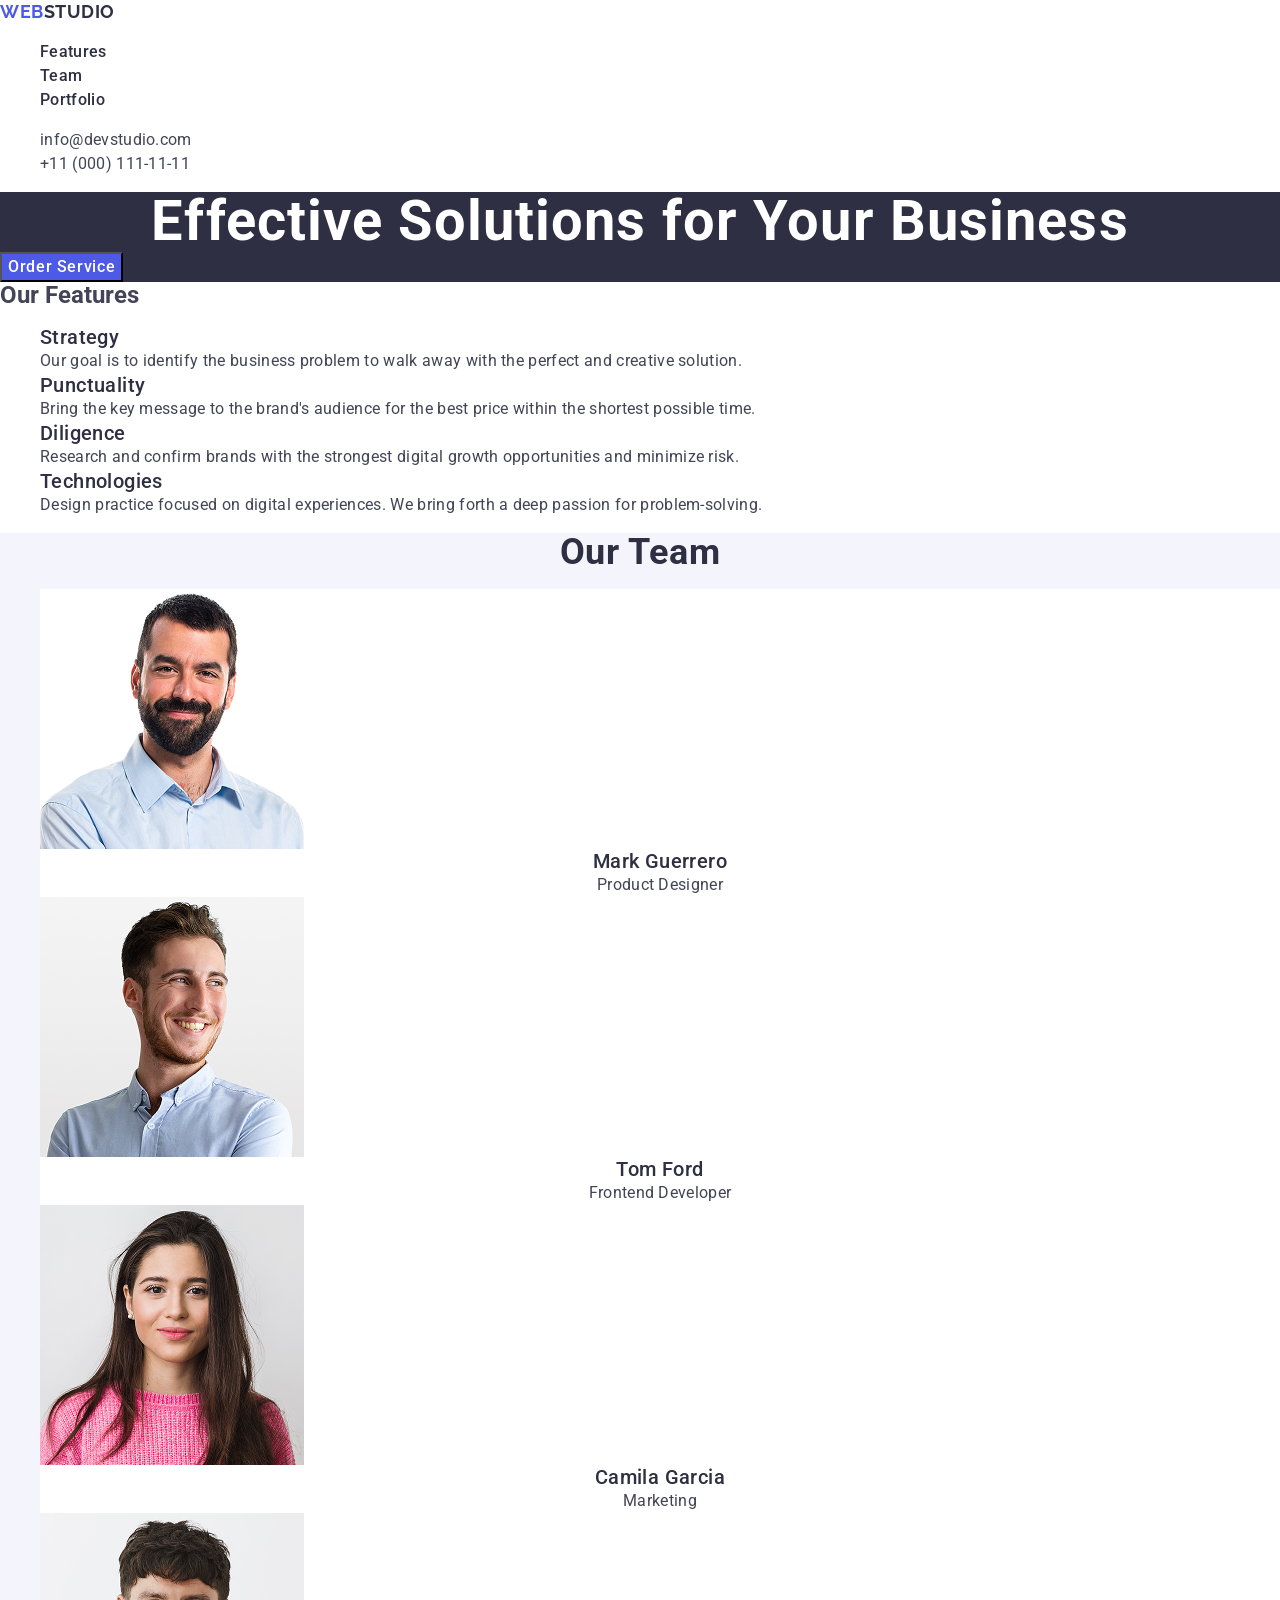
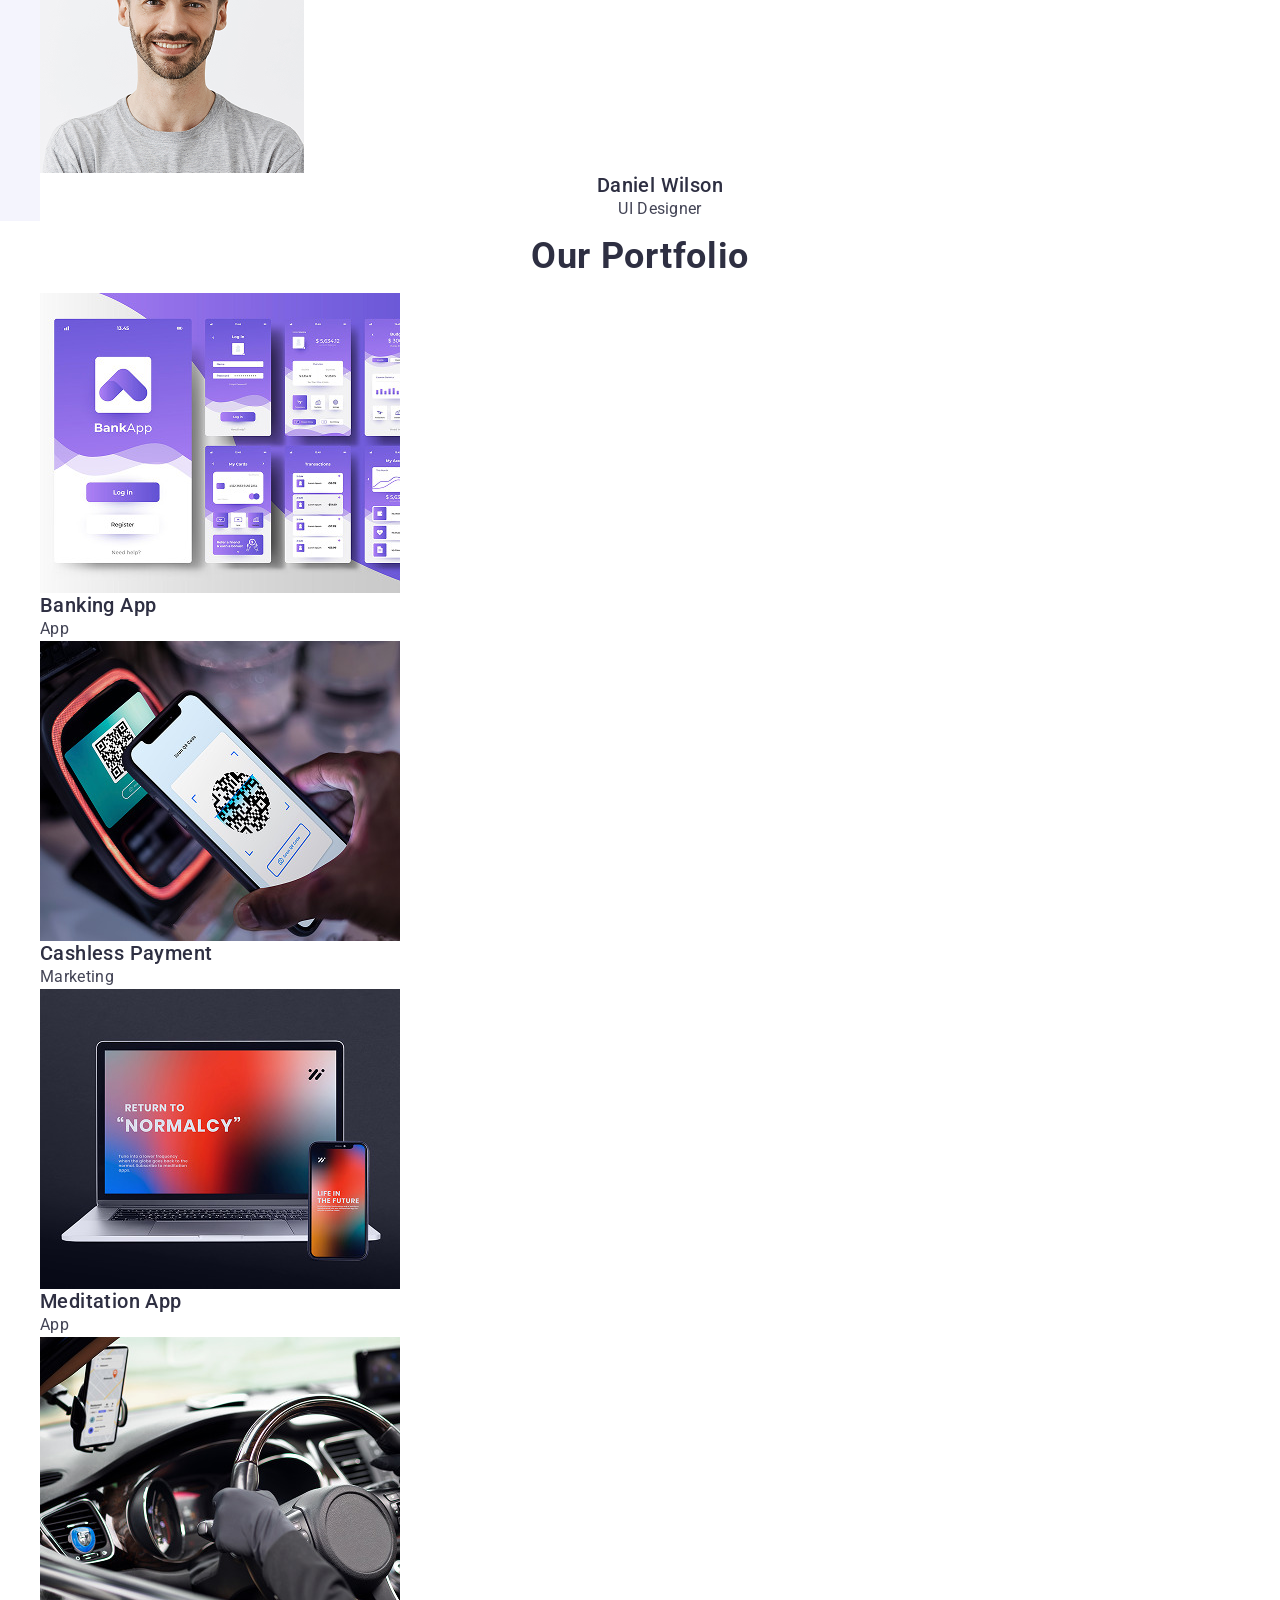
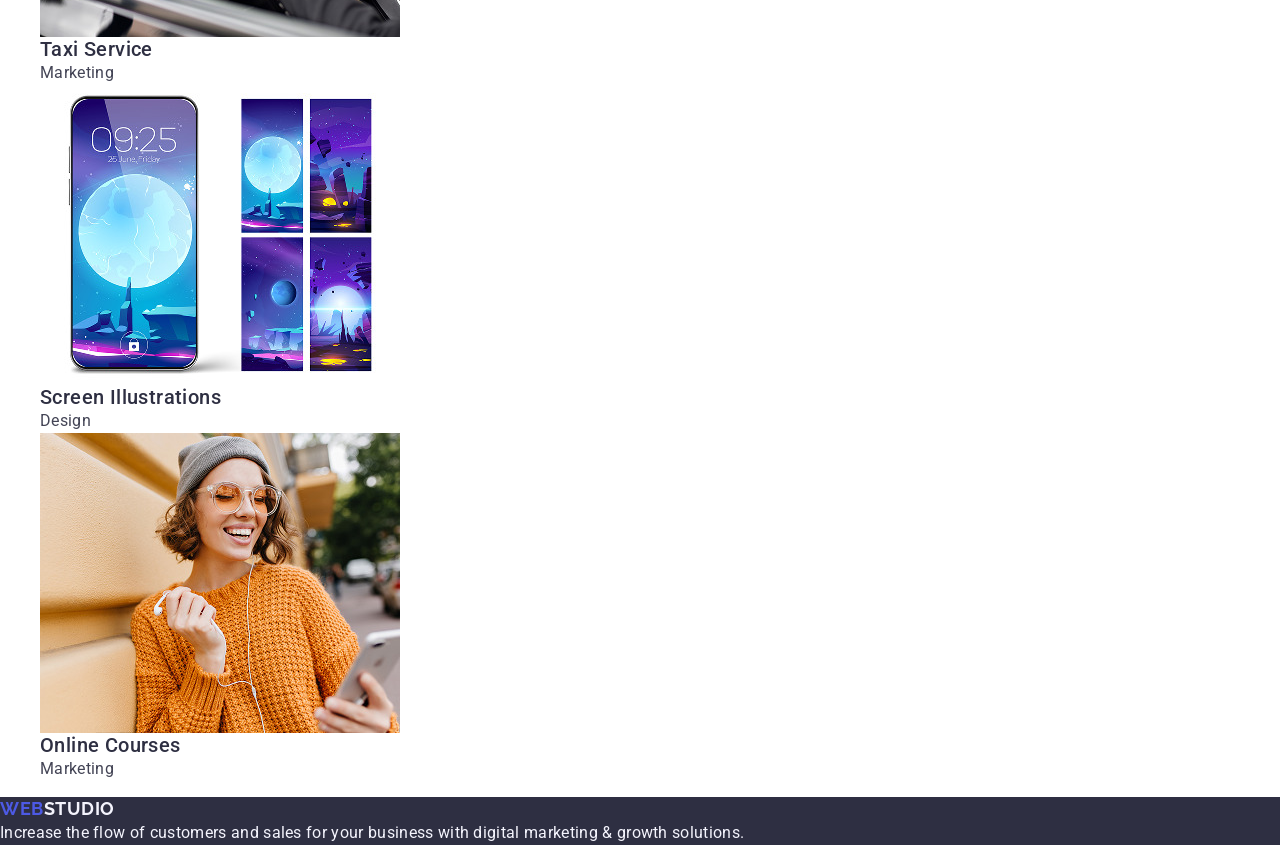
==== index.html @ 671b0b46 "Initial commit" ====
<!doctype html>
<html lang="en">
  <head>
    <meta charset="UTF-8" />
    <meta name="viewport" content="width=device-width, initial-scale=1.0" />
    <title>WebStudio</title>
    <link rel="preconnect" href="https://fonts.googleapis.com" />
    <link rel="preconnect" href="https://fonts.gstatic.com" crossorigin />
    <link
      rel="stylesheet"
      href="https://cdnjs.cloudflare.com/ajax/libs/modern-normalize/3.0.1/modern-normalize.min.css"
      integrity="sha512-q6WgHqiHlKyOqslT/lgBgodhd03Wp4BEqKeW6nNtlOY4quzyG3VoQKFrieaCeSnuVseNKRGpGeDU3qPmabCANg=="
      crossorigin="anonymous"
      referrerpolicy="no-referrer"
    />
    <link
      href="https://fonts.googleapis.com/css2?family=Raleway:wght@700&family=Roboto:wght@400;500;700&display=swap"
      rel="stylesheet"
    />
    <link rel="stylesheet" href="./css/main.css" />
  </head>
  <body>
    <header id="header">
      <nav class="nav">
        <a class="logo" href="./index.html"><span>Web</span>Studio</a>
        <ul class="nav-list">
          <li><a class="nav-link" href="#features">Features</a></li>
          <li><a class="nav-link" href="#team">Team</a></li>
          <li><a class="nav-link" href="#portfolio">Portfolio</a></li>
        </ul>
      </nav>

      <address class="contacts">
        <ul class="contact-list">
          <li>
            <a class="contact-link" href="mailto:info@devstudio.com"
              >info@devstudio.com</a
            >
          </li>
          <li>
            <a class="contact-link" href="tel:+110001111111"
              >+11 (000) 111-11-11</a
            >
          </li>
        </ul>
      </address>
    </header>

    <main>
      <section id="hero" class="hero">
        <h1 class="hero-title">Effective Solutions for Your Business</h1>
        <button class="hero-btn" type="button">Order Service</button>
      </section>

      <section id="features">
        <h2>Our Features</h2>
        <ul class="features-list">
          <li>
            <h3>Strategy</h3>
            <p>
              Our goal is to identify the business problem to walk away with the
              perfect and creative solution.
            </p>
          </li>
          <li>
            <h3>Punctuality</h3>
            <p>
              Bring the key message to the brand's audience for the best price
              within the shortest possible time.
            </p>
          </li>
          <li>
            <h3>Diligence</h3>
            <p>
              Research and confirm brands with the strongest digital growth
              opportunities and minimize risk.
            </p>
          </li>
          <li>
            <h3>Technologies</h3>
            <p>
              Design practice focused on digital experiences. We bring forth a
              deep passion for problem-solving.
            </p>
          </li>
        </ul>
      </section>

      <section id="team" class="team-section">
        <h2 class="section-title">Our Team</h2>
        <ul class="team-list">
          <li>
            <img src="./images/team1.jpg" alt="Mark Guerrero" width="264" />
            <h3>Mark Guerrero</h3>
            <p>Product Designer</p>
          </li>
          <li>
            <img src="./images/team2.jpg" alt="Tom Ford" width="264" />
            <h3>Tom Ford</h3>
            <p>Frontend Developer</p>
          </li>
          <li>
            <img src="./images/team3.jpg" alt="Camila Garcia" width="264" />
            <h3>Camila Garcia</h3>
            <p>Marketing</p>
          </li>
          <li>
            <img src="./images/team4.jpg" alt="Daniel Wilson" width="264" />
            <h3>Daniel Wilson</h3>
            <p>UI Designer</p>
          </li>
        </ul>
      </section>

      <section id="portfolio">
        <h2 class="section-title">Our Portfolio</h2>
        <ul class="portfolio-list">
          <li>
            <img src="./images/portfolio-1.jpg" alt="Banking App" width="360" />
            <h3>Banking App</h3>
            <p>App</p>
          </li>
          <li>
            <img
              src="./images/portfolio-2.jpg"
              alt="Cashless Payment"
              width="360"
            />
            <h3>Cashless Payment</h3>
            <p>Marketing</p>
          </li>
          <li>
            <img
              src="./images/portfolio-3.jpg"
              alt="Meditation App"
              width="360"
            />
            <h3>Meditation App</h3>
            <p>App</p>
          </li>
          <li>
            <img
              src="./images/portfolio-4.jpg"
              alt="Taxi Service"
              width="360"
            />
            <h3>Taxi Service</h3>
            <p>Marketing</p>
          </li>
          <li>
            <img
              src="./images/portfolio-5.jpg"
              alt="Screen Illustrations"
              width="360"
            />
            <h3>Screen Illustrations</h3>
            <p>Design</p>
          </li>
          <li>
            <img
              src="./images/portfolio-6.jpg"
              alt="Online Courses"
              width="360"
            />
            <h3>Online Courses</h3>
            <p>Marketing</p>
          </li>
        </ul>
      </section>
    </main>

    <footer id="footer" class="footer">
      <a class="logo" href="./index.html"><span>Web</span>Studio</a>
      <p class="footer-text">
        Increase the flow of customers and sales for your business with digital
        marketing & growth solutions.
      </p>
    </footer>
  </body>
</html>
---- css/main.css ----
@import './common.css';
@import './header.css';
@import './hero.css';
@import './features.css';
@import './team.css';
@import './portfolio.css';
@import './footer.css';
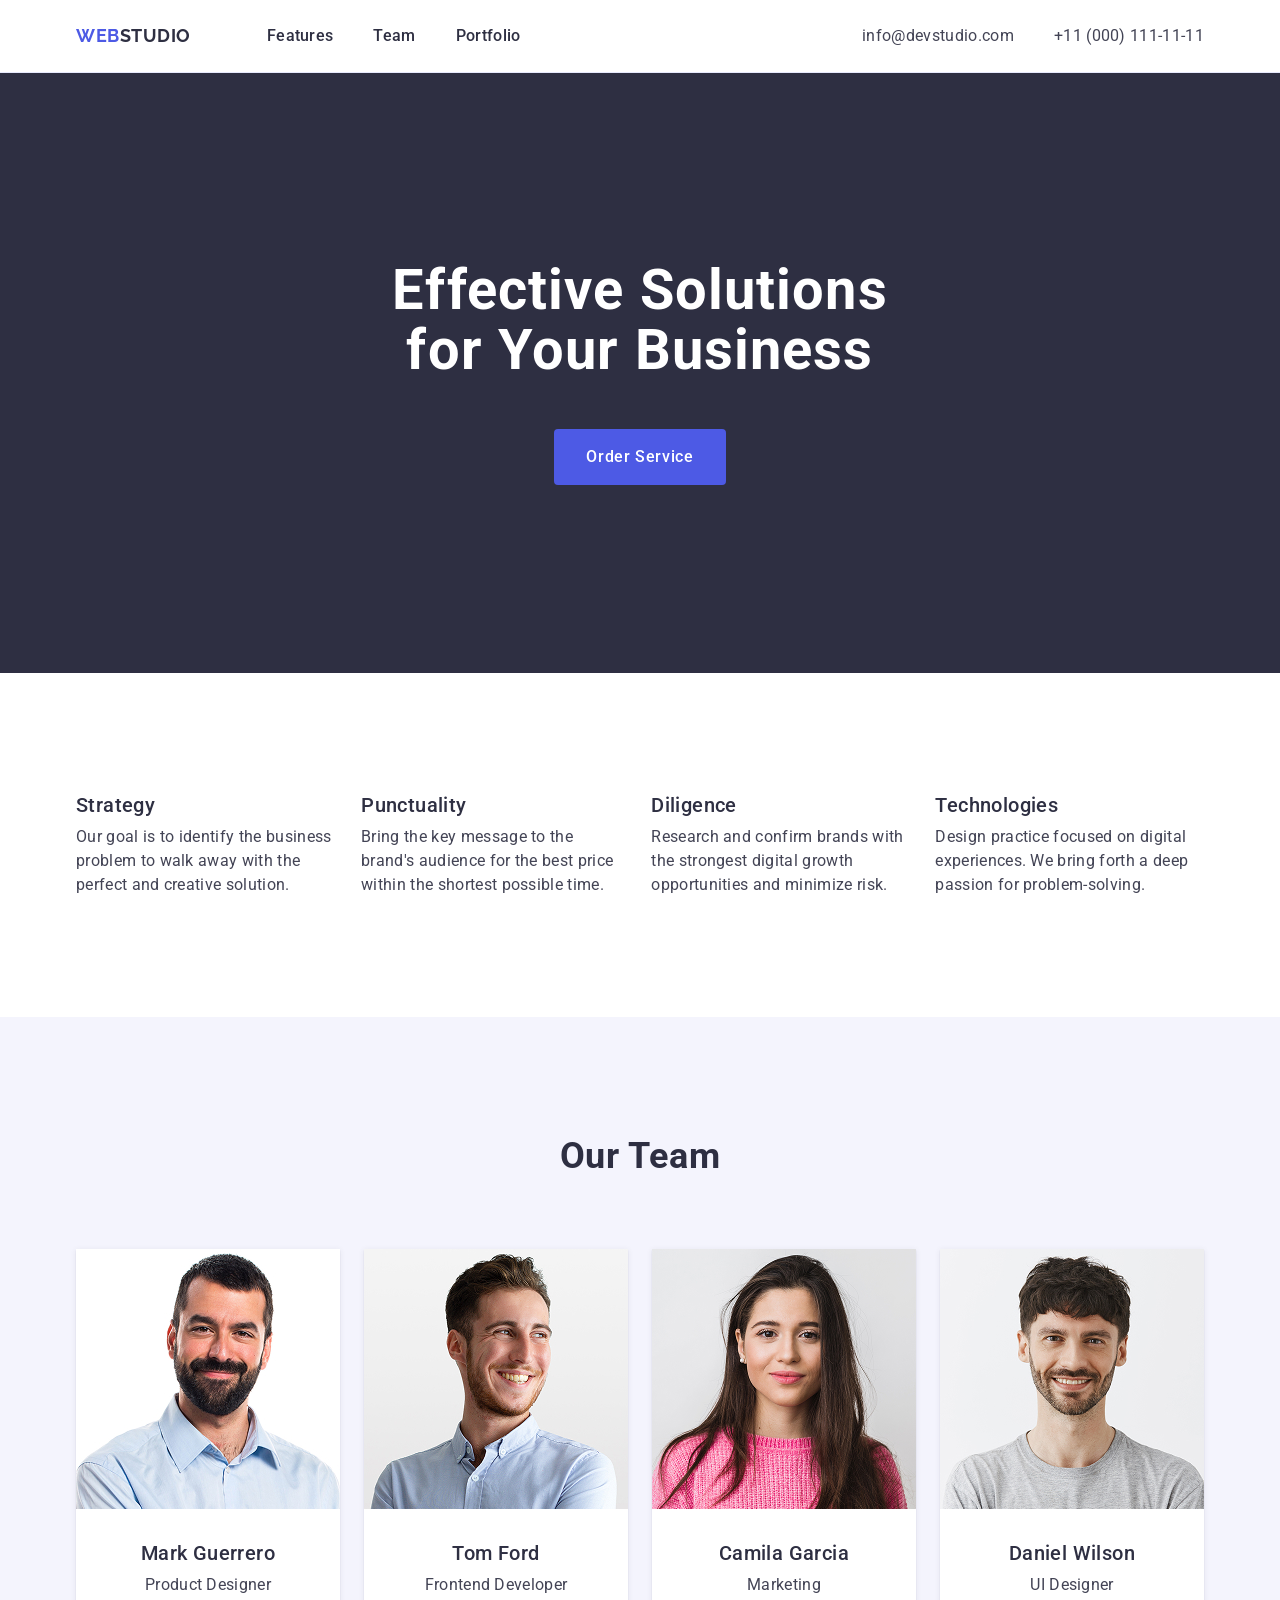
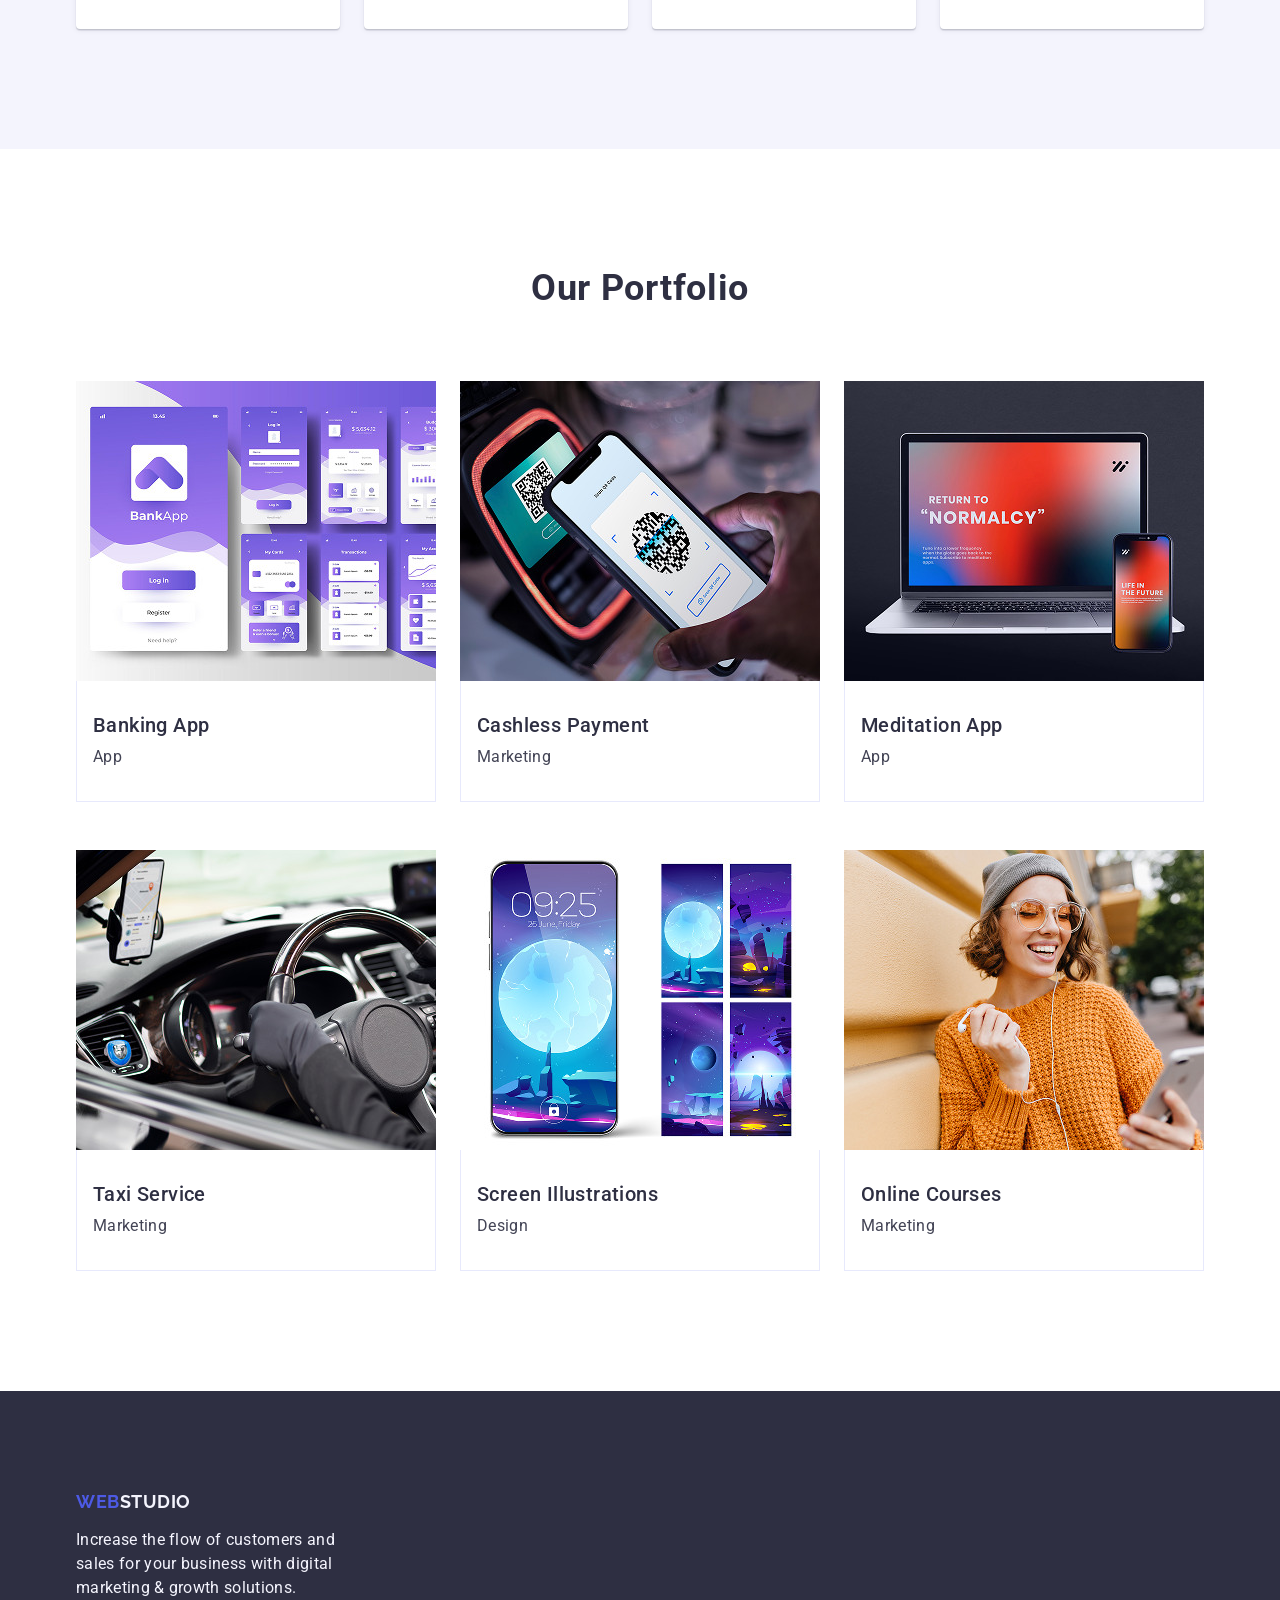
==== commit 65b8d58d: "Add layout styles for hw-03: flexbox, containers, section spacing - Add .container (1158px centered)" ====
--- a/index.html
+++ b/index.html
@@ -21,160 +21,198 @@
   </head>
   <body>
     <header id="header">
-      <nav class="nav">
-        <a class="logo" href="./index.html"><span>Web</span>Studio</a>
-        <ul class="nav-list">
-          <li><a class="nav-link" href="#features">Features</a></li>
-          <li><a class="nav-link" href="#team">Team</a></li>
-          <li><a class="nav-link" href="#portfolio">Portfolio</a></li>
-        </ul>
-      </nav>
-
-      <address class="contacts">
-        <ul class="contact-list">
-          <li>
-            <a class="contact-link" href="mailto:info@devstudio.com"
-              >info@devstudio.com</a
-            >
-          </li>
-          <li>
-            <a class="contact-link" href="tel:+110001111111"
-              >+11 (000) 111-11-11</a
-            >
-          </li>
-        </ul>
-      </address>
+      <div class="container">
+        <nav class="nav">
+          <a class="logo" href="./index.html"><span>Web</span>Studio</a>
+          <ul class="nav-list">
+            <li><a class="nav-link" href="#features">Features</a></li>
+            <li><a class="nav-link" href="#team">Team</a></li>
+            <li><a class="nav-link" href="#portfolio">Portfolio</a></li>
+          </ul>
+        </nav>
+
+        <address class="contacts">
+          <ul class="contact-list">
+            <li>
+              <a class="contact-link" href="mailto:info@devstudio.com"
+                >info@devstudio.com</a
+              >
+            </li>
+            <li>
+              <a class="contact-link" href="tel:+110001111111"
+                >+11 (000) 111-11-11</a
+              >
+            </li>
+          </ul>
+        </address>
+      </div>
     </header>
 
     <main>
       <section id="hero" class="hero">
-        <h1 class="hero-title">Effective Solutions for Your Business</h1>
-        <button class="hero-btn" type="button">Order Service</button>
-      </section>
-
-      <section id="features">
-        <h2>Our Features</h2>
-        <ul class="features-list">
-          <li>
-            <h3>Strategy</h3>
-            <p>
-              Our goal is to identify the business problem to walk away with the
-              perfect and creative solution.
-            </p>
-          </li>
-          <li>
-            <h3>Punctuality</h3>
-            <p>
-              Bring the key message to the brand's audience for the best price
-              within the shortest possible time.
-            </p>
-          </li>
-          <li>
-            <h3>Diligence</h3>
-            <p>
-              Research and confirm brands with the strongest digital growth
-              opportunities and minimize risk.
-            </p>
-          </li>
-          <li>
-            <h3>Technologies</h3>
-            <p>
-              Design practice focused on digital experiences. We bring forth a
-              deep passion for problem-solving.
-            </p>
-          </li>
-        </ul>
-      </section>
-
-      <section id="team" class="team-section">
-        <h2 class="section-title">Our Team</h2>
-        <ul class="team-list">
-          <li>
-            <img src="./images/team1.jpg" alt="Mark Guerrero" width="264" />
-            <h3>Mark Guerrero</h3>
-            <p>Product Designer</p>
-          </li>
-          <li>
-            <img src="./images/team2.jpg" alt="Tom Ford" width="264" />
-            <h3>Tom Ford</h3>
-            <p>Frontend Developer</p>
-          </li>
-          <li>
-            <img src="./images/team3.jpg" alt="Camila Garcia" width="264" />
-            <h3>Camila Garcia</h3>
-            <p>Marketing</p>
-          </li>
-          <li>
-            <img src="./images/team4.jpg" alt="Daniel Wilson" width="264" />
-            <h3>Daniel Wilson</h3>
-            <p>UI Designer</p>
-          </li>
-        </ul>
-      </section>
-
-      <section id="portfolio">
-        <h2 class="section-title">Our Portfolio</h2>
-        <ul class="portfolio-list">
-          <li>
-            <img src="./images/portfolio-1.jpg" alt="Banking App" width="360" />
-            <h3>Banking App</h3>
-            <p>App</p>
-          </li>
-          <li>
-            <img
-              src="./images/portfolio-2.jpg"
-              alt="Cashless Payment"
-              width="360"
-            />
-            <h3>Cashless Payment</h3>
-            <p>Marketing</p>
-          </li>
-          <li>
-            <img
-              src="./images/portfolio-3.jpg"
-              alt="Meditation App"
-              width="360"
-            />
-            <h3>Meditation App</h3>
-            <p>App</p>
-          </li>
-          <li>
-            <img
-              src="./images/portfolio-4.jpg"
-              alt="Taxi Service"
-              width="360"
-            />
-            <h3>Taxi Service</h3>
-            <p>Marketing</p>
-          </li>
-          <li>
-            <img
-              src="./images/portfolio-5.jpg"
-              alt="Screen Illustrations"
-              width="360"
-            />
-            <h3>Screen Illustrations</h3>
-            <p>Design</p>
-          </li>
-          <li>
-            <img
-              src="./images/portfolio-6.jpg"
-              alt="Online Courses"
-              width="360"
-            />
-            <h3>Online Courses</h3>
-            <p>Marketing</p>
-          </li>
-        </ul>
+        <div class="container">
+          <h1 class="hero-title">Effective Solutions for Your Business</h1>
+          <button class="hero-btn" type="button">Order Service</button>
+        </div>
+      </section>
+
+      <section id="features" class="section">
+        <div class="container">
+          <h2 class="visually-hidden">Our Features</h2>
+          <ul class="features-list">
+            <li>
+              <h3>Strategy</h3>
+              <p>
+                Our goal is to identify the business problem to walk away with
+                the perfect and creative solution.
+              </p>
+            </li>
+            <li>
+              <h3>Punctuality</h3>
+              <p>
+                Bring the key message to the brand's audience for the best price
+                within the shortest possible time.
+              </p>
+            </li>
+            <li>
+              <h3>Diligence</h3>
+              <p>
+                Research and confirm brands with the strongest digital growth
+                opportunities and minimize risk.
+              </p>
+            </li>
+            <li>
+              <h3>Technologies</h3>
+              <p>
+                Design practice focused on digital experiences. We bring forth a
+                deep passion for problem-solving.
+              </p>
+            </li>
+          </ul>
+        </div>
+      </section>
+
+      <section id="team" class="team-section section">
+        <div class="container">
+          <h2 class="section-title">Our Team</h2>
+          <ul class="team-list">
+            <li>
+              <img src="./images/team1.jpg" alt="Mark Guerrero" width="264" />
+              <div class="team-card-text">
+                <h3>Mark Guerrero</h3>
+                <p>Product Designer</p>
+              </div>
+            </li>
+            <li>
+              <img src="./images/team2.jpg" alt="Tom Ford" width="264" />
+              <div class="team-card-text">
+                <h3>Tom Ford</h3>
+                <p>Frontend Developer</p>
+              </div>
+            </li>
+            <li>
+              <img src="./images/team3.jpg" alt="Camila Garcia" width="264" />
+              <div class="team-card-text">
+                <h3>Camila Garcia</h3>
+                <p>Marketing</p>
+              </div>
+            </li>
+            <li>
+              <img src="./images/team4.jpg" alt="Daniel Wilson" width="264" />
+              <div class="team-card-text">
+                <h3>Daniel Wilson</h3>
+                <p>UI Designer</p>
+              </div>
+            </li>
+          </ul>
+        </div>
+      </section>
+
+      <section id="portfolio" class="section">
+        <div class="container">
+          <h2 class="section-title">Our Portfolio</h2>
+          <ul class="portfolio-list">
+            <li>
+              <img
+                src="./images/portfolio-1.jpg"
+                alt="Banking App"
+                width="360"
+              />
+              <div class="portfolio-card-text">
+                <h3>Banking App</h3>
+                <p>App</p>
+              </div>
+            </li>
+            <li>
+              <img
+                src="./images/portfolio-2.jpg"
+                alt="Cashless Payment"
+                width="360"
+              />
+              <div class="portfolio-card-text">
+                <h3>Cashless Payment</h3>
+                <p>Marketing</p>
+              </div>
+            </li>
+            <li>
+              <img
+                src="./images/portfolio-3.jpg"
+                alt="Meditation App"
+                width="360"
+              />
+              <div class="portfolio-card-text">
+                <h3>Meditation App</h3>
+                <p>App</p>
+              </div>
+            </li>
+            <li>
+              <img
+                src="./images/portfolio-4.jpg"
+                alt="Taxi Service"
+                width="360"
+              />
+              <div class="portfolio-card-text">
+                <h3>Taxi Service</h3>
+                <p>Marketing</p>
+              </div>
+            </li>
+            <li>
+              <img
+                src="./images/portfolio-5.jpg"
+                alt="Screen Illustrations"
+                width="360"
+              />
+              <div class="portfolio-card-text">
+                <h3>Screen Illustrations</h3>
+                <p>Design</p>
+              </div>
+            </li>
+            <li>
+              <img
+                src="./images/portfolio-6.jpg"
+                alt="Online Courses"
+                width="360"
+              />
+              <div class="portfolio-card-text">
+                <h3>Online Courses</h3>
+                <p>Marketing</p>
+              </div>
+            </li>
+          </ul>
+        </div>
       </section>
     </main>
 
     <footer id="footer" class="footer">
-      <a class="logo" href="./index.html"><span>Web</span>Studio</a>
-      <p class="footer-text">
-        Increase the flow of customers and sales for your business with digital
-        marketing & growth solutions.
-      </p>
+      <div class="container">
+        <a class="logo footer-logo" href="./index.html"
+          ><span>Web</span>Studio</a
+        >
+        <p class="footer-text">
+          Increase the flow of customers and sales for your business with
+          digital marketing & growth solutions.
+        </p>
+      </div>
     </footer>
   </body>
 </html>
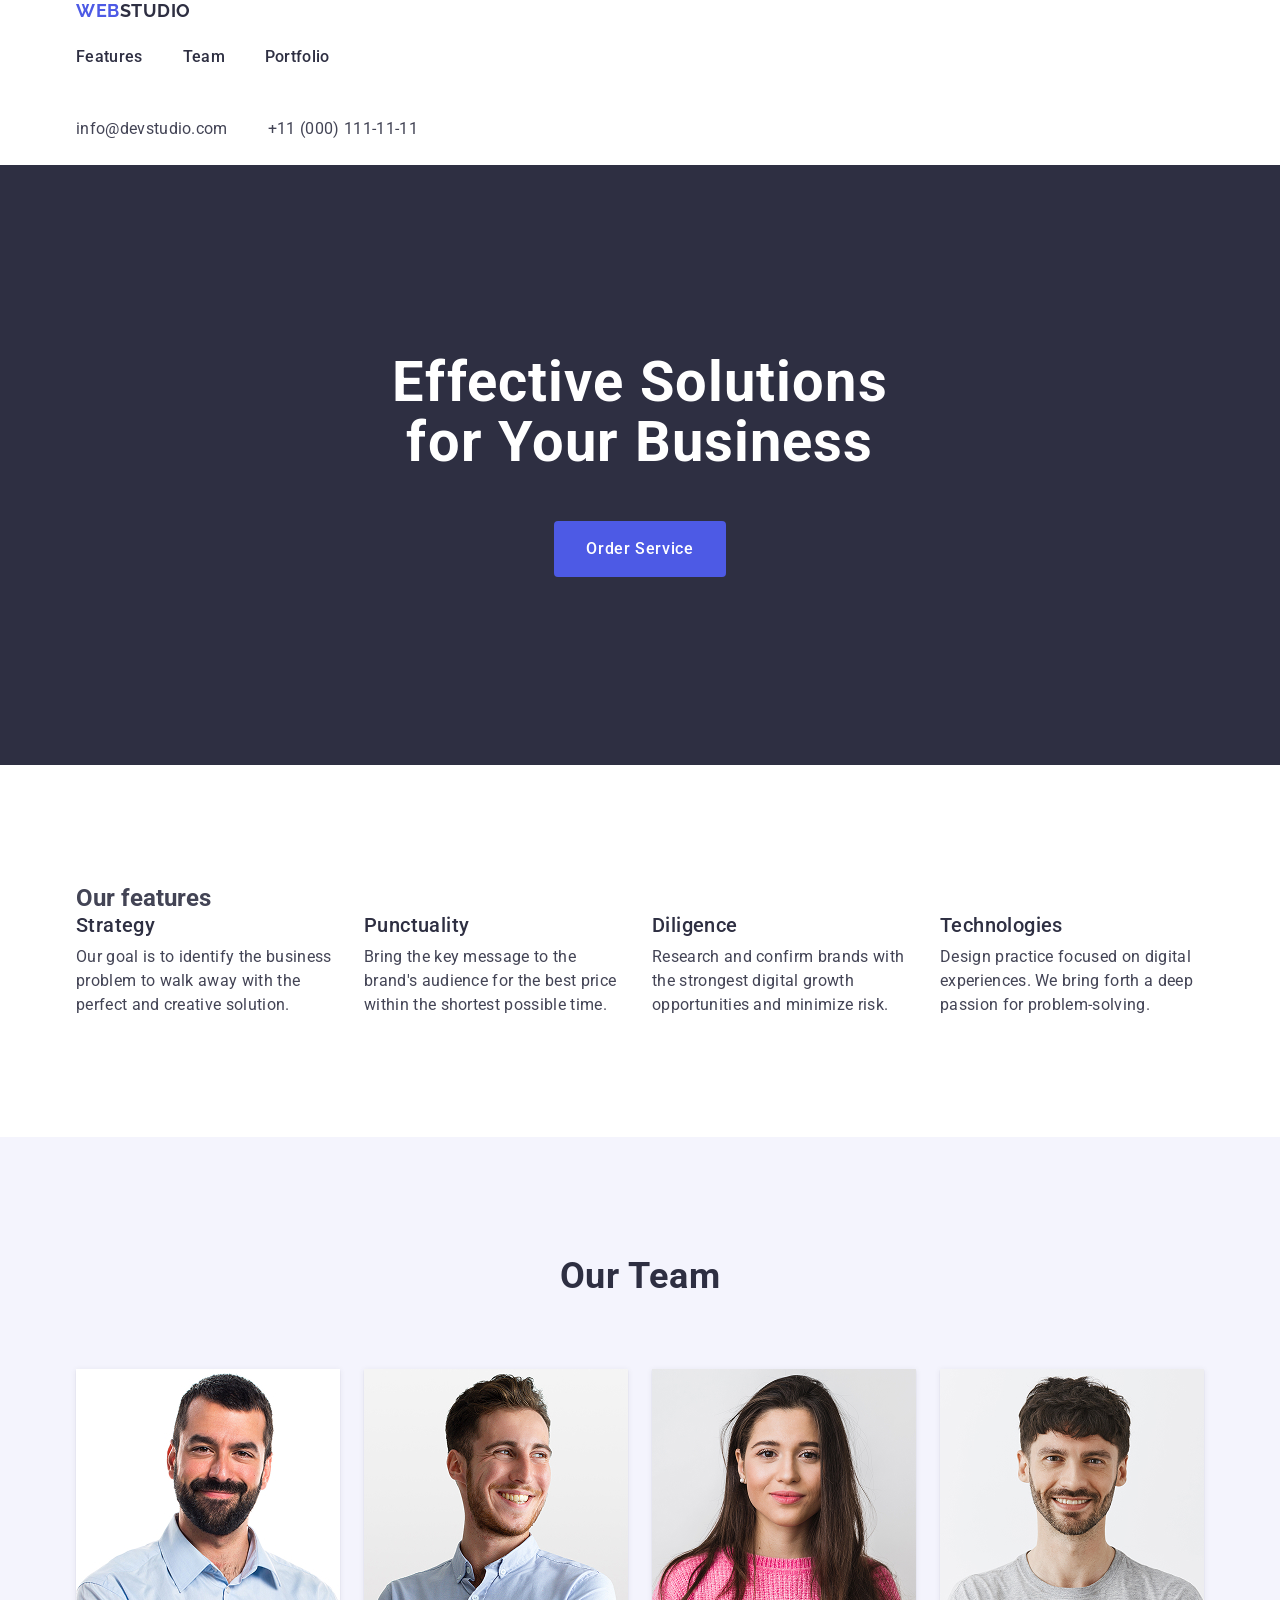
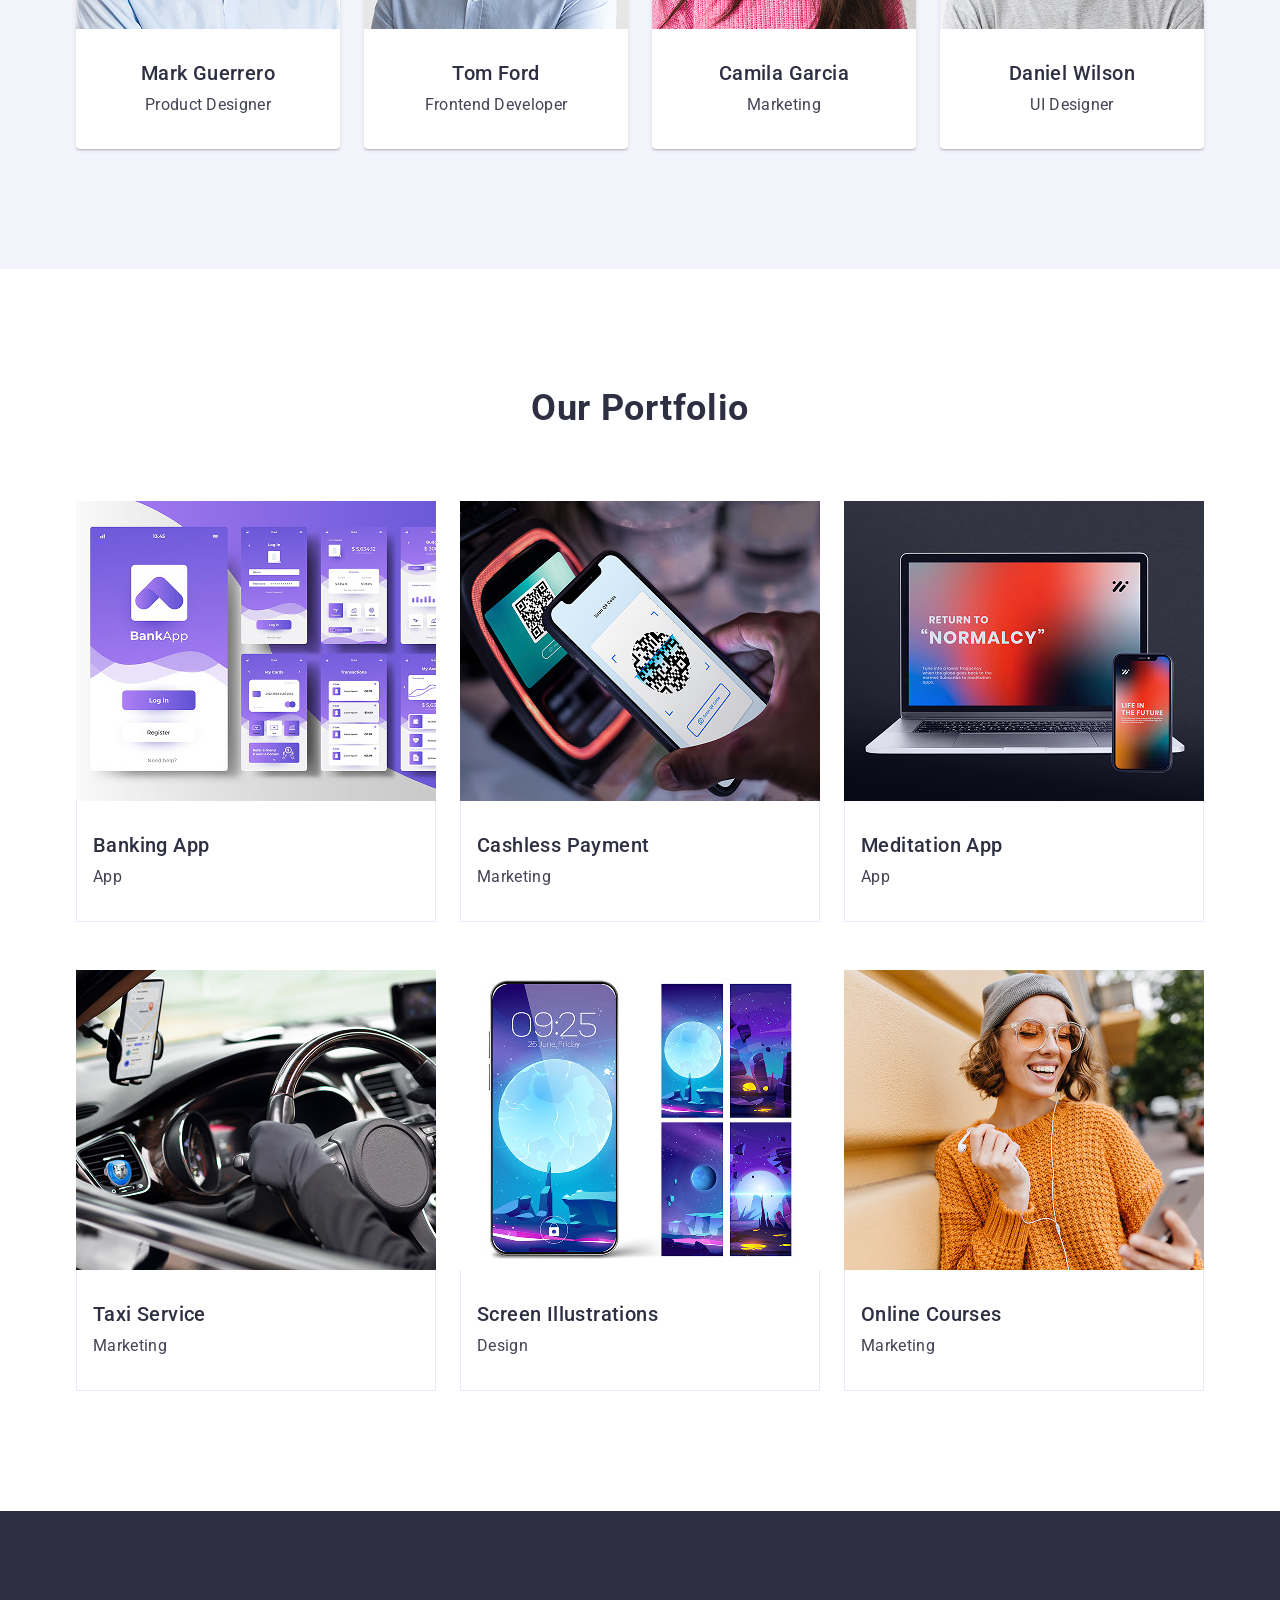
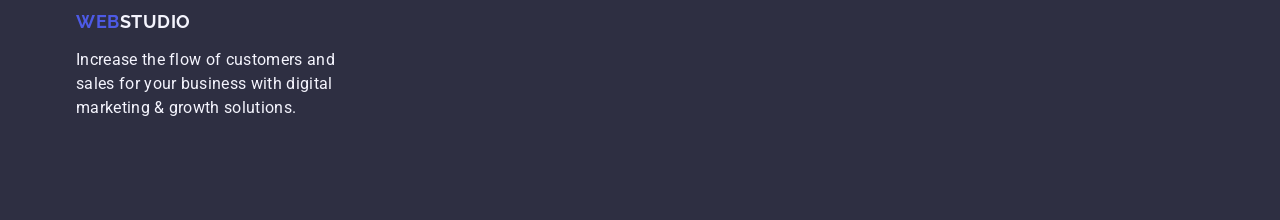
==== commit 9b1d1a19: "changes" ====
--- a/index.html
+++ b/index.html
@@ -20,10 +20,10 @@
     <link rel="stylesheet" href="./css/main.css" />
   </head>
   <body>
-    <header id="header">
+    <header class="header">
       <div class="container">
+        <a class="logo" href="./index.html"><span>Web</span>Studio</a>
         <nav class="nav">
-          <a class="logo" href="./index.html"><span>Web</span>Studio</a>
           <ul class="nav-list">
             <li><a class="nav-link" href="#features">Features</a></li>
             <li><a class="nav-link" href="#team">Team</a></li>
@@ -58,7 +58,7 @@
 
       <section id="features" class="section">
         <div class="container">
-          <h2 class="visually-hidden">Our Features</h2>
+          <h2 class="sr-only">Our features</h2>
           <ul class="features-list">
             <li>
               <h3>Strategy</h3>
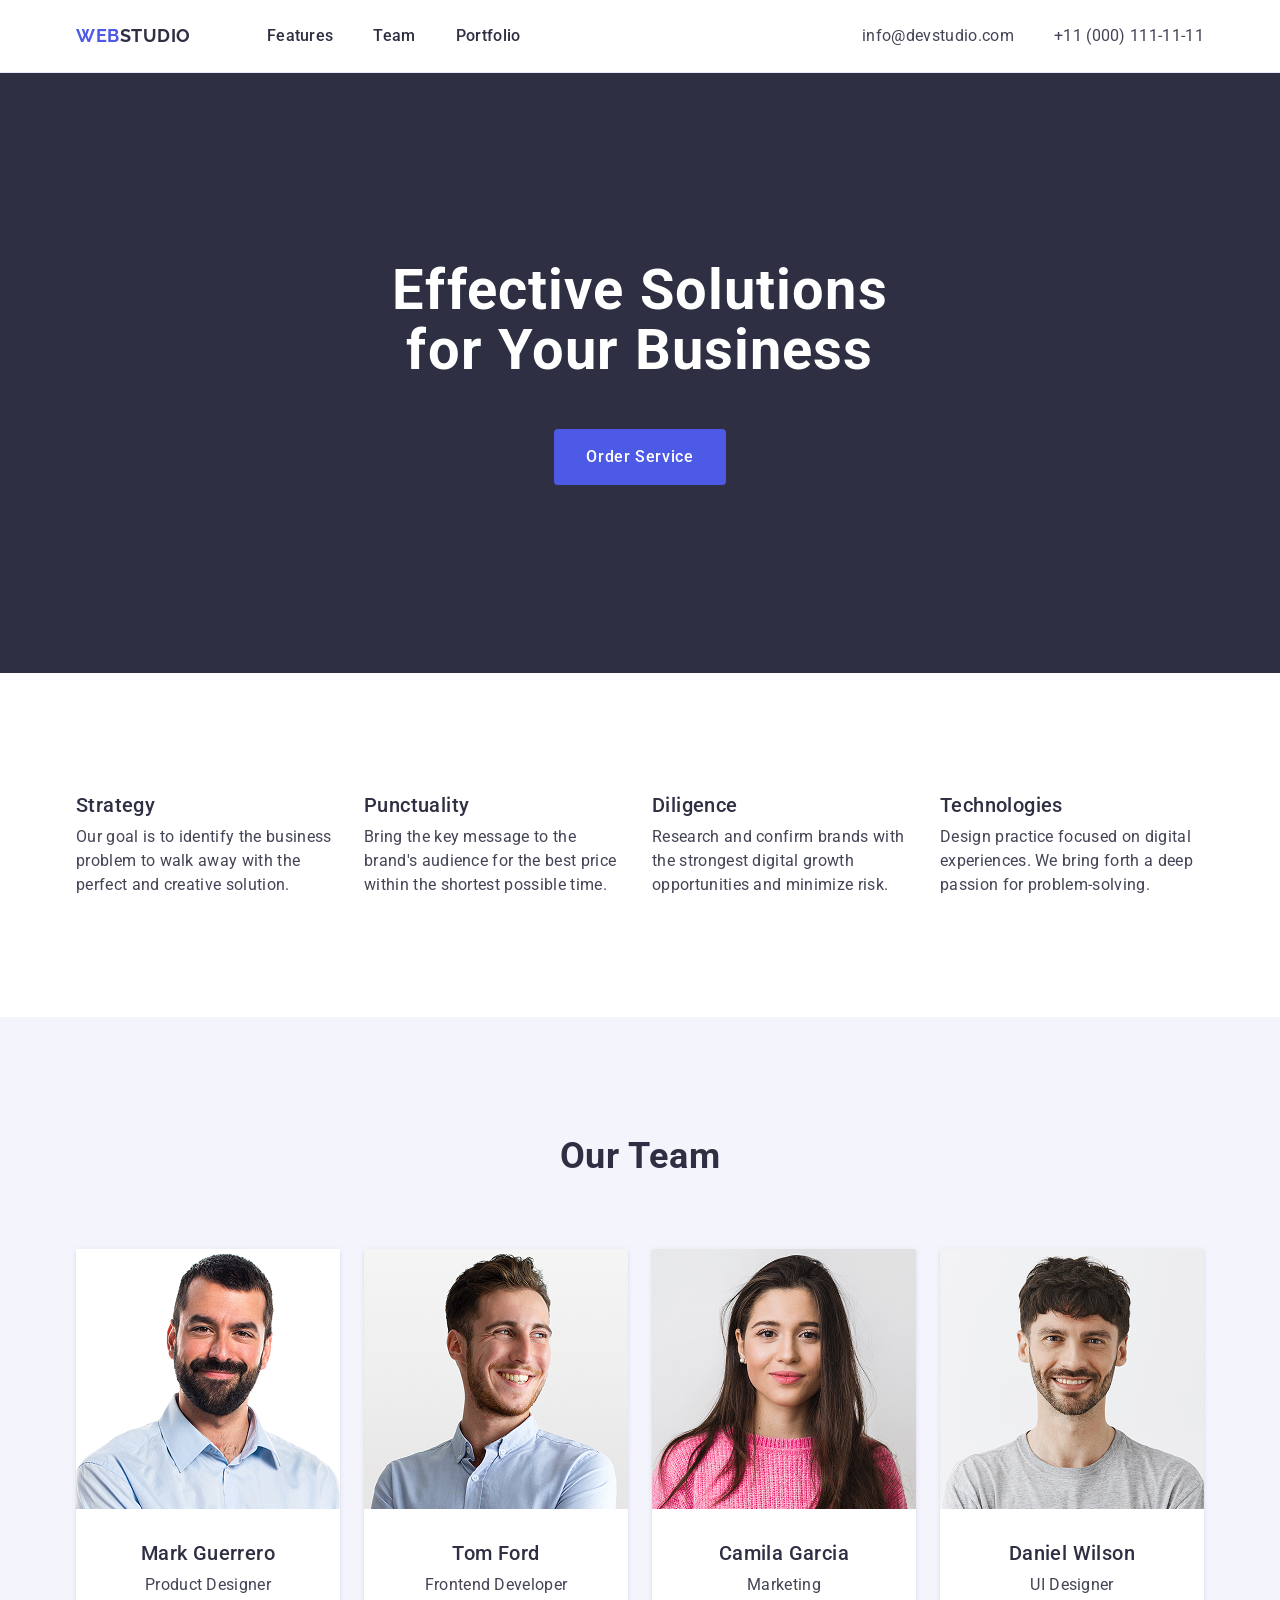
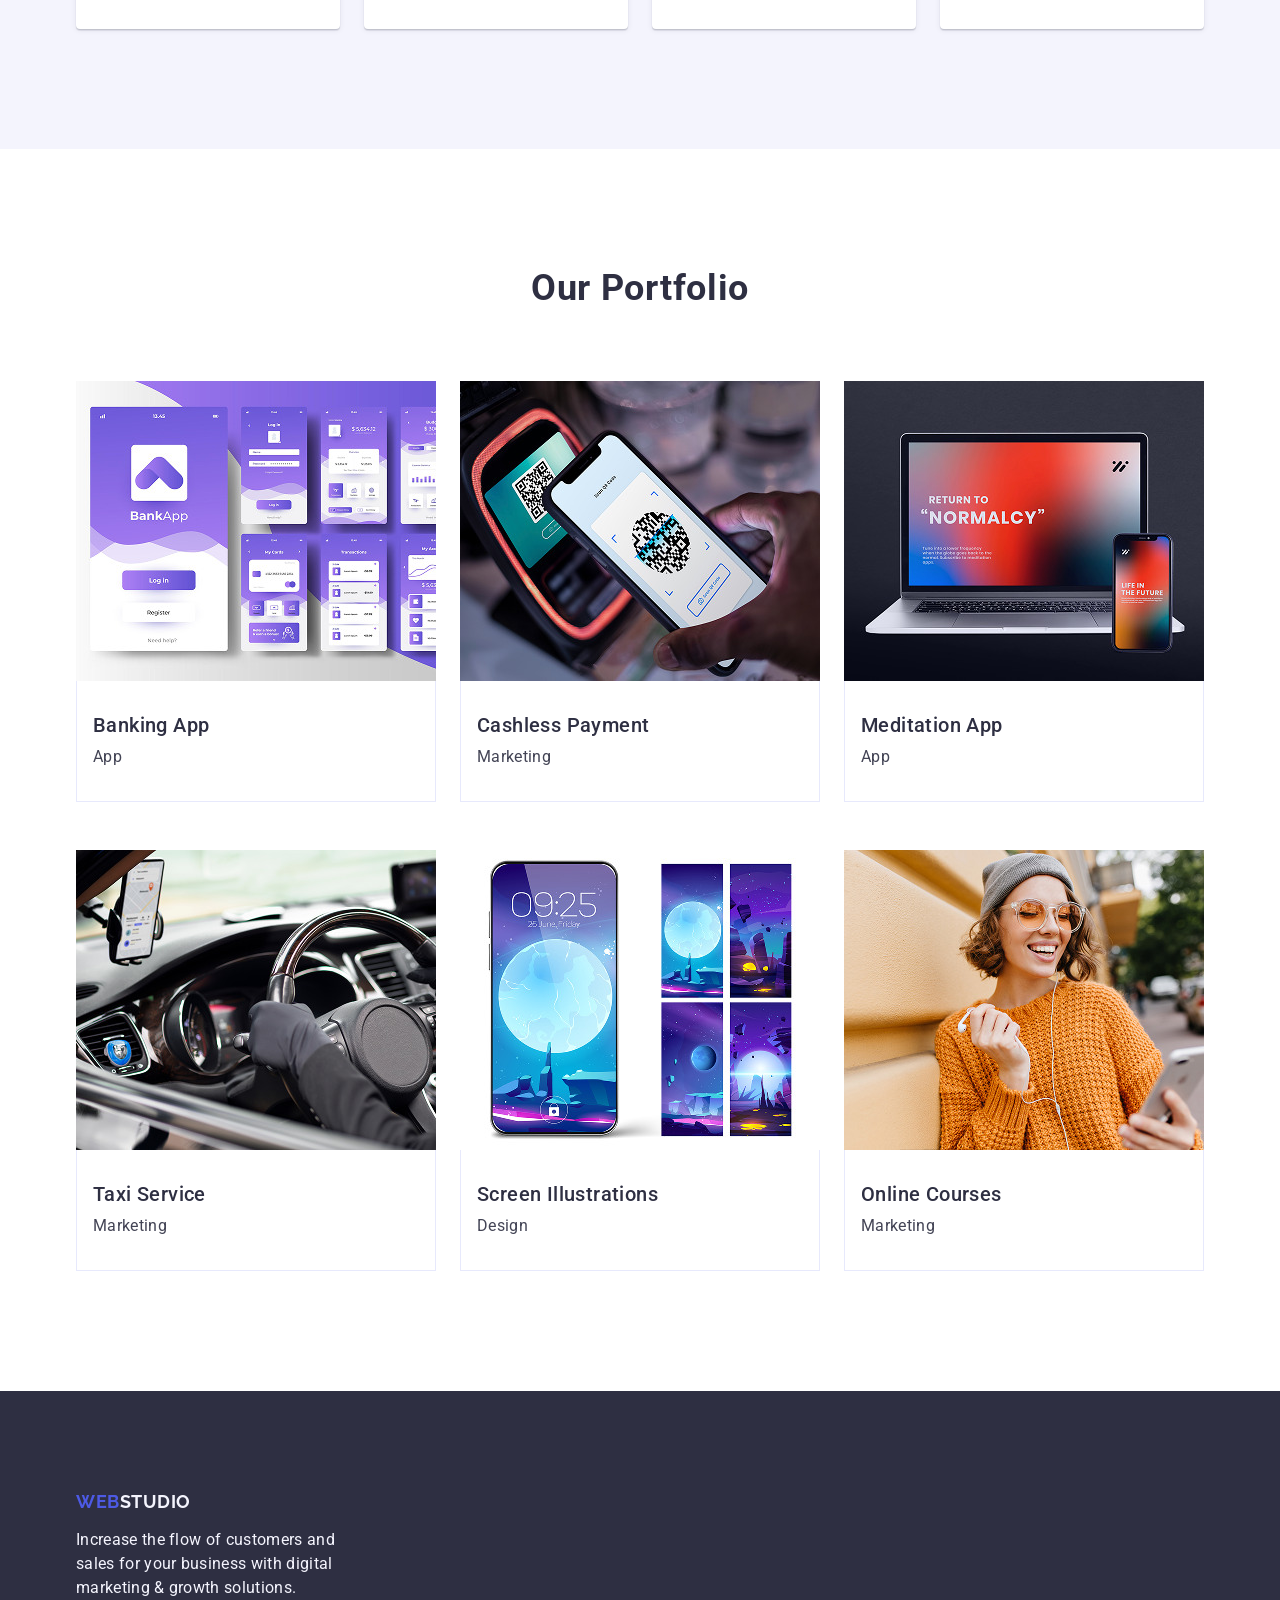
==== commit 018281f4: "fix header id and visually hidden class" ====
--- a/index.html
+++ b/index.html
@@ -20,7 +20,7 @@
     <link rel="stylesheet" href="./css/main.css" />
   </head>
   <body>
-    <header class="header">
+    <header id="header" class="header">
       <div class="container">
         <a class="logo" href="./index.html"><span>Web</span>Studio</a>
         <nav class="nav">
